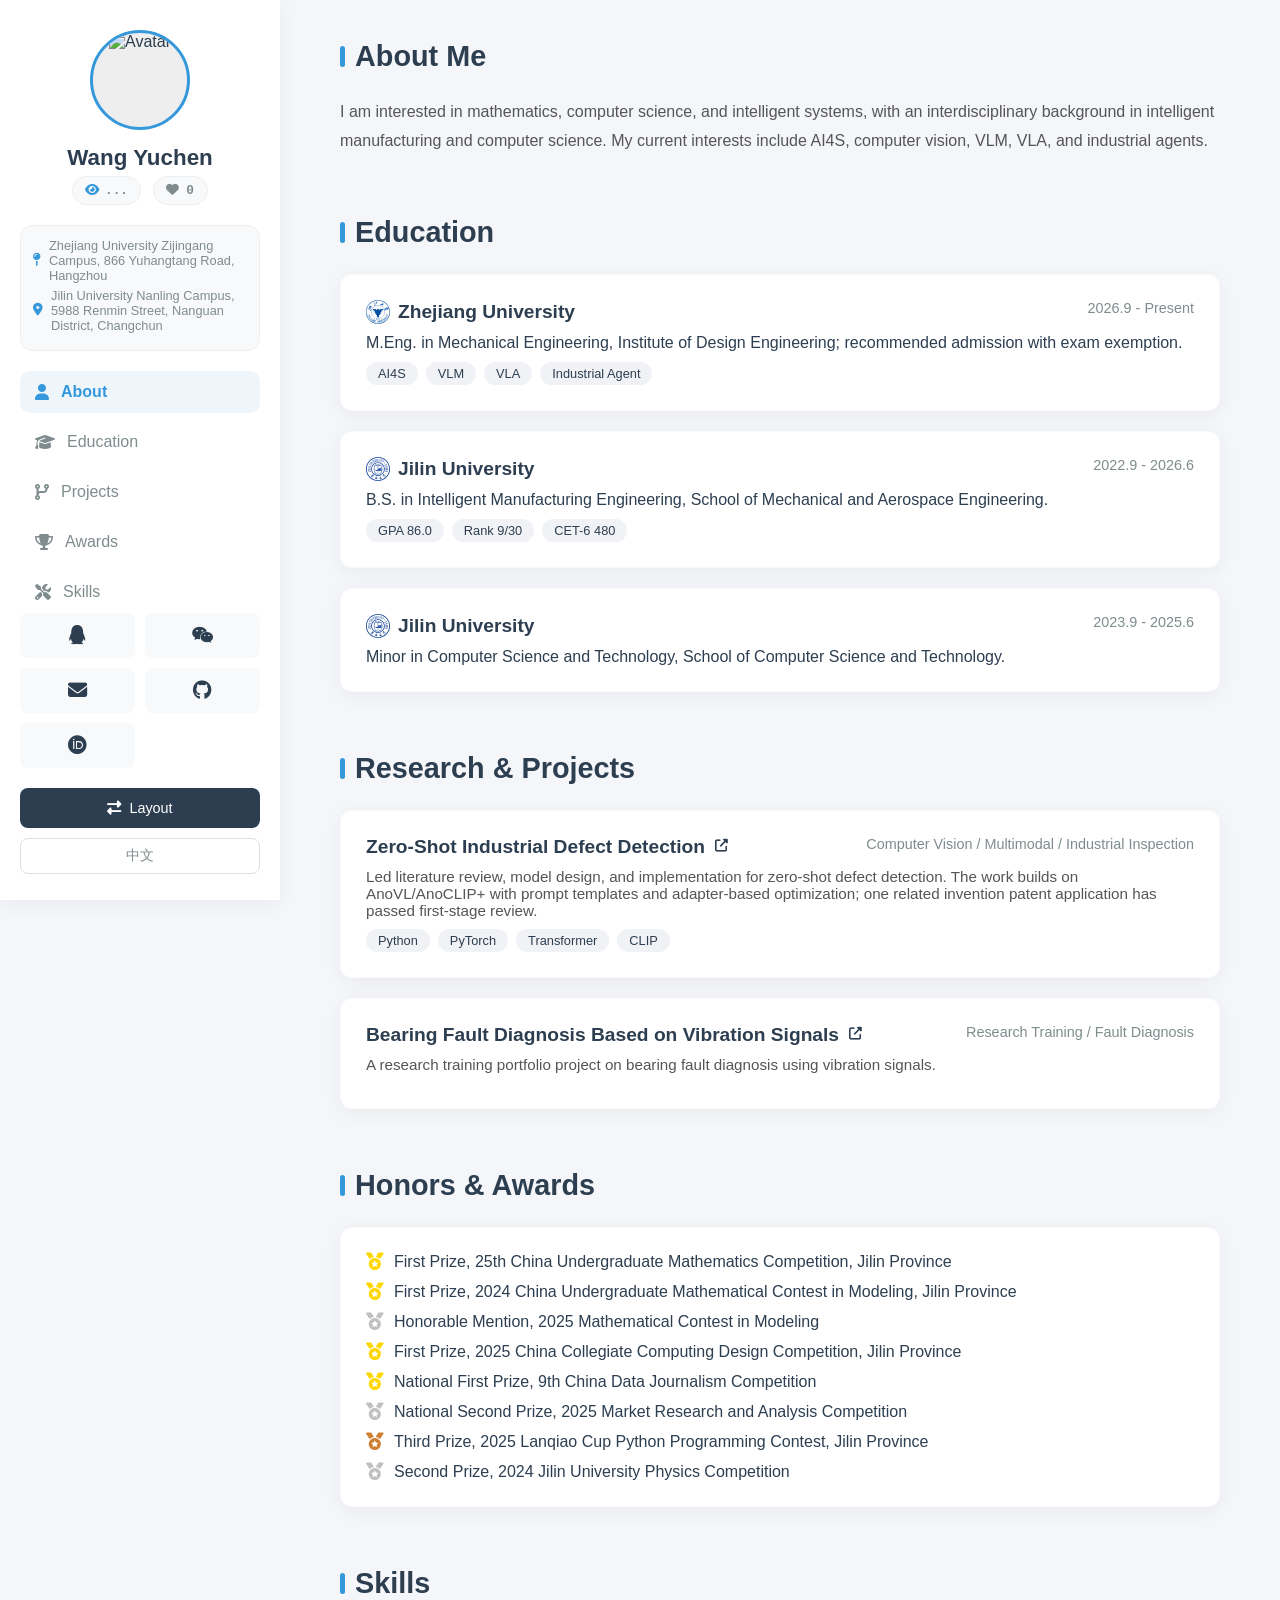
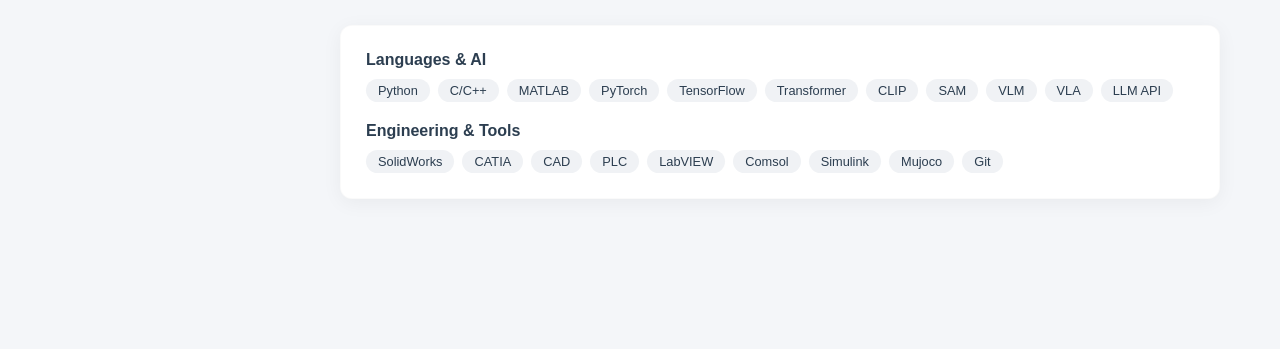
==== Dreamlights001.github.io/index.html @ a4f22632 "Add files via upload" ====
<!DOCTYPE html>
<html lang="en">
<head>
    <meta charset="UTF-8">
    <meta name="viewport" content="width=device-width, initial-scale=1.0, maximum-scale=1.0, user-scalable=no">
    <title>Wang Yuchen | Portfolio</title>
    <link rel="stylesheet" href="https://cdnjs.cloudflare.com/ajax/libs/font-awesome/6.4.0/css/all.min.css">
    <script async src="//busuanzi.ibruce.info/busuanzi/2.3/busuanzi.pure.mini.js"></script>
    <script defer src="https://cdn.jsdelivr.net/npm/counterapi/dist/counter.browser.min.js"></script>
    
    <style>
        :root {
            --bg-color: #f4f6f9;
            --sidebar-bg: #ffffff;
            --text-main: #2c3e50;
            --text-sub: #7f8c8d;
            --accent-color: #3498db;
            --accent-light: #eef6fc;
            --like-color: #e74c3c;
            --shadow: 0 4px 20px rgba(0,0,0,0.05);
            --radius: 12px;
            --sidebar-width: 280px;
            --transition: all 0.4s cubic-bezier(0.25, 0.8, 0.25, 1);
        }

        * { box-sizing: border-box; margin: 0; padding: 0; }
        html { scroll-behavior: smooth; -webkit-tap-highlight-color: transparent; }
        body { 
            font-family: 'Inter', -apple-system, BlinkMacSystemFont, "Segoe UI", Roboto, sans-serif; 
            background: var(--bg-color); color: var(--text-main); 
            overflow-x: hidden; 
            overscroll-behavior-y: contain; /* 防止原生下拉冲突，使用自定义逻辑 */
        }
        a { text-decoration: none; color: inherit; }

        /* ================= 下拉刷新提示器 ================= */
        .ptr-element {
            position: fixed; top: 0; left: 0; width: 100%; height: 0;
            display: flex; align-items: center; justify-content: center;
            background: rgba(255,255,255,0.9); z-index: 9999;
            overflow: hidden; transition: height 0.3s;
            font-size: 0.9rem; color: var(--text-sub); box-shadow: 0 2px 10px rgba(0,0,0,0.05);
        }
        .ptr-icon { margin-right: 8px; transition: transform 0.3s; }
        .ptr-element.loading { height: 60px; }
        .ptr-element.loading .ptr-icon { animation: spin 1s linear infinite; }
        @keyframes spin { 100% { transform: rotate(360deg); } }

        /* ================= 布局容器 ================= */
        .container { display: flex; min-height: 100vh; transition: var(--transition); }
        
        /* ================= 侧边栏 ================= */
        .sidebar {
            width: var(--sidebar-width); background: var(--sidebar-bg); height: 100vh;
            position: fixed; left: 0; top: 0; padding: 30px 20px;
            display: flex; flex-direction: column; justify-content: space-between;
            box-shadow: var(--shadow); z-index: 2000; transition: var(--transition);
            transform: translateX(0); /* PC默认显示 */
            overflow-y: auto; overscroll-behavior-y: contain;
            -webkit-overflow-scrolling: touch;
        }

        /* 手机端遮罩层 */
        .sidebar-overlay {
            display: none; position: fixed; top: 0; left: 0; width: 100%; height: 100%;
            background: rgba(0,0,0,0.4); backdrop-filter: blur(4px);
            z-index: 1500; opacity: 0; transition: opacity 0.3s;
        }
        .sidebar.active ~ .sidebar-overlay { display: block; opacity: 1; }

        .sb-top { text-align: center; flex-shrink: 0; }
        .avatar { width: 100px; height: 100px; border-radius: 50%; background: #eee; margin: 0 auto 15px; overflow: hidden; border: 3px solid var(--accent-color); }
        .avatar img { width: 100%; height: 100%; object-fit: cover; }
        .name { font-size: 1.4rem; font-weight: 700; margin-bottom: 5px; }
        
        /* 统计区域 */
        .stats-container { display: flex; justify-content: center; gap: 12px; margin-bottom: 20px; }
        .stat-box, .like-btn {
            display: flex; align-items: center; gap: 6px; font-size: 0.8rem; color: var(--text-sub);
            background: #f8f9fa; padding: 6px 12px; border-radius: 20px; border: 1px solid #eee;
            transition: all 0.3s;
        }
        .like-btn { cursor: pointer; outline: none; }
        .like-btn:hover { background: #fff; box-shadow: 0 2px 8px rgba(0,0,0,0.1); transform: translateY(-1px); }
        .like-btn:disabled { cursor: wait; opacity: 0.65; transform: none; }
        .like-btn.liked { background: #fff0f0; border-color: #ffdcdc; color: var(--like-color); }
        .like-btn.liked i { animation: heartBeat 0.4s ease-in-out forwards; }
        .stat-num { font-weight: 700; font-family: 'Courier New', monospace; min-width: 10px; }
        @keyframes heartBeat { 0% { transform: scale(1); } 50% { transform: scale(1.3); } 100% { transform: scale(1); } }

        .address-box { font-size: 0.8rem; color: var(--text-sub); margin-bottom: 20px; text-align: left; padding: 12px; background: #f8f9fa; border-radius: var(--radius); border: 1px solid #eee; }
        .address-item { display: flex; align-items: center; gap: 8px; margin-bottom: 5px; }
        .address-link { color: inherit; transition: color 0.2s; }
        .address-link:hover { color: var(--accent-color); text-decoration: underline; }

        .nav-links { display: flex; flex-direction: column; gap: 8px; width: 100%; }
        .nav-item { 
            padding: 12px 15px; border-radius: 10px; cursor: pointer; transition: all 0.2s; 
            font-weight: 500; display: flex; align-items: center; gap: 12px; color: var(--text-sub);
        }
        .nav-item:hover { background: #f8f9fa; color: var(--text-main); transform: translateX(5px); }
        .nav-item.active { background: var(--accent-light); color: var(--accent-color); font-weight: 600; }

        .sb-bottom { margin-top: auto; flex-shrink: 0; }
        .contact-grid { display: grid; grid-template-columns: 1fr 1fr; gap: 10px; margin-bottom: 20px; }
        .contact-btn { 
            height: 45px; display: flex; justify-content: center; align-items: center; 
            background: #f8f9fa; border-radius: 8px; transition: 0.3s; color: var(--text-main); font-size: 1.2rem;
        }
        .contact-btn:hover { background: var(--accent-color); color: #fff; transform: translateY(-2px); box-shadow: 0 4px 10px rgba(52, 152, 219, 0.3); }

        .toggle-btn-rect {
            width: 100%; padding: 12px; background: var(--text-main); color: #fff;
            border: none; border-radius: 8px; cursor: pointer; margin-bottom: 10px;
            font-size: 0.9rem; display: flex; justify-content: center; align-items: center; gap: 8px;
            transition: 0.3s;
        }
        .lang-btn {
            width: 100%; padding: 8px; border: 1px solid #ddd; background: transparent;
            border-radius: 8px; cursor: pointer; font-size: 0.85rem; color: var(--text-sub);
            transition: 0.3s;
        }
        .lang-btn:hover { border-color: var(--accent-color); color: var(--accent-color); }

        /* ================= 主内容 ================= */
        .main-content {
            margin-left: var(--sidebar-width); flex: 1; padding: 40px 60px;
            transition: var(--transition); max-width: 1200px;
        }

        .section { margin-bottom: 60px; scroll-margin-top: 100px; animation: fadeIn 0.6s ease-out; }
        .section-title { font-size: 1.8rem; font-weight: 700; margin-bottom: 25px; position: relative; padding-left: 15px; }
        .section-title::before { content: ''; position: absolute; left: 0; top: 6px; bottom: 6px; width: 5px; background: var(--accent-color); border-radius: 5px; }

        .card { background: #fff; padding: 25px; border-radius: var(--radius); box-shadow: var(--shadow); margin-bottom: 20px; border: 1px solid rgba(0,0,0,0.02); transition: transform 0.3s; }
        .card:hover { transform: translateY(-3px); box-shadow: 0 8px 30px rgba(0,0,0,0.08); }
        .card-header { display: flex; justify-content: space-between; align-items: flex-start; gap: 12px; margin-bottom: 10px; }
        .card-title { font-size: 1.2rem; font-weight: 600; min-width: 0; }
        .school-title { display: inline-flex; align-items: center; gap: 8px; min-width: 0; }
        .school-logo { width: 24px; height: 24px; object-fit: contain; flex: 0 0 auto; }
        .card-meta { font-size: 0.9rem; color: var(--text-sub); text-align: right; flex: 0 0 auto; }
        .tags { display: flex; flex-wrap: wrap; gap: 8px; margin-top: 10px; }
        .tag { padding: 4px 12px; background: #f0f2f5; color: var(--text-main); border-radius: 20px; font-size: 0.8rem; font-weight: 500; }

        /* Top Nav Elements */
        .top-nav-bar { display: none; }
        .main-header-info { display: none; }
        .footer-contacts { display: none; }

        /* ================= Top Nav Mode ================= */
        body.layout-top-nav .sidebar { transform: translateX(-100%); }
        body.layout-top-nav .main-content { margin-left: 0; padding-top: 90px; max-width: 1000px; margin: 0 auto; }
        body.layout-top-nav .top-nav-bar {
            display: flex; justify-content: space-between; align-items: center;
            position: fixed; top: 0; left: 0; right: 0;
            height: 70px; background: rgba(255,255,255,0.90); backdrop-filter: blur(12px);
            box-shadow: var(--shadow); padding: 0 40px; z-index: 1000;
            animation: slideDown 0.4s ease;
        }
        body.layout-top-nav .top-menu { display: flex; gap: 25px; }
        body.layout-top-nav .top-actions { display: flex; gap: 15px; align-items: center; }
        body.layout-top-nav .main-header-info {
            display: flex; flex-wrap: wrap; gap: 20px; margin-bottom: 40px;
            background: #fff; padding: 25px; border-radius: var(--radius); box-shadow: var(--shadow);
            align-items: center; justify-content: space-between;
            animation: fadeIn 0.6s;
        }
        body.layout-top-nav .footer-contacts {
            display: grid; grid-template-columns: repeat(auto-fit, minmax(120px, 1fr)); gap: 20px; margin-top: 60px; padding-top: 30px; border-top: 1px solid #eee;
        }

        .mobile-toggle { display: none; position: fixed; top: 20px; right: 20px; z-index: 2100; background: var(--accent-color); color: #fff; border: none; padding: 10px; border-radius: 8px; cursor: pointer; }

        /* ================= Mobile Media Query ================= */
        @media (max-width: 768px) {
            .sidebar { transform: translateX(-100%); height: 100dvh; }
            .sidebar.active,
            body.layout-top-nav .sidebar.active { transform: translateX(0); }
            .main-content { margin-left: 0; padding: 20px; }
            .mobile-toggle { display: block; }
            .card-header { flex-wrap: wrap; }
            .card-meta { text-align: left; }
            body.layout-top-nav .top-nav-bar { display: none; } 
        }

        @keyframes fadeIn { from { opacity: 0; transform: translateY(20px); } to { opacity: 1; transform: translateY(0); } }
        @keyframes slideDown { from { transform: translateY(-100%); } to { transform: translateY(0); } }

    </style>
</head>
<body>

    <div id="ptr" class="ptr-element">
        <i class="fas fa-sync-alt ptr-icon"></i> 
        <span id="ptr-text">Pull down to refresh</span>
    </div>

    <button class="mobile-toggle" onclick="toggleMobileMenu()"><i class="fas fa-bars"></i></button>

    <nav class="top-nav-bar">
        <div class="name" style="font-size: 1.2rem;">Wang Yuchen</div>
        <div class="top-menu">
            <a href="#about" class="nav-item" data-i18n="nav_about">About</a>
            <a href="#education" class="nav-item" data-i18n="nav_edu">Education</a>
            <a href="#projects" class="nav-item" data-i18n="nav_proj">Projects</a>
            <a href="#awards" class="nav-item" data-i18n="nav_award">Awards</a>
        </div>
        <div class="top-actions">
            <button class="toggle-btn-rect" style="width: auto; margin:0;" onclick="toggleLayout()">
                <i class="fas fa-columns"></i>
            </button>
            <button class="lang-btn" style="width: auto; padding: 8px 15px;" onclick="toggleLang()">中文</button>
        </div>
    </nav>

    <div class="container">
        <aside class="sidebar">
            <div class="sb-top">
                <div class="avatar">
                    <img src="https://ui-avatars.com/api/?name=Wang+Yuchen&background=3498db&color=fff&size=200" alt="Avatar">
                </div>
                <div class="name" data-i18n="name">Wang Yuchen</div>
                
                <div class="stats-container">
                    <div class="stat-box">
                        <i class="fas fa-eye" style="color:var(--accent-color)"></i>
                        <span id="busuanzi_value_site_pv" class="stat-num">...</span>
                    </div>
                    <button class="like-btn" id="like-btn-sidebar" onclick="handleLike()">
                        <i class="fas fa-heart"></i>
                        <span id="like_count_sidebar" class="stat-num">0</span>
                    </button>
                    <span id="busuanzi_value_site_uv" style="display:none;"></span>
                </div>

                <div class="address-box">
                    <div class="address-item"><i class="fas fa-map-pin" style="color:var(--accent-color)"></i> <a class="address-link" href="https://www.google.com/maps/search/?api=1&query=Zhejiang%20University%20Zijingang%20Campus%2C%20866%20Yuhangtang%20Road%2C%20Hangzhou%2C%20China" target="_blank" rel="noopener noreferrer" data-i18n="addr2">Zhejiang University Zijingang Campus, 866 Yuhangtang Road, Hangzhou</a></div>
                    <div class="address-item"><i class="fas fa-map-marker-alt" style="color:var(--accent-color)"></i> <a class="address-link" href="https://www.google.com/maps/search/?api=1&query=Jilin%20University%20Nanling%20Campus%2C%205988%20Renmin%20Street%2C%20Nanguan%20District%2C%20Changchun%2C%20Jilin%2C%20China" target="_blank" rel="noopener noreferrer" data-i18n="addr1">Jilin University Nanling Campus, 5988 Renmin Street, Nanguan District, Changchun</a></div>
                </div>

                <nav class="nav-links">
                    <a href="#about" class="nav-item active" onclick="setActive(this); closeMobileMenu();"><i class="fas fa-user"></i> <span data-i18n="nav_about">About</span></a>
                    <a href="#education" class="nav-item" onclick="setActive(this); closeMobileMenu();"><i class="fas fa-graduation-cap"></i> <span data-i18n="nav_edu">Education</span></a>
                    <a href="#projects" class="nav-item" onclick="setActive(this); closeMobileMenu();"><i class="fas fa-code-branch"></i> <span data-i18n="nav_proj">Projects</span></a>
                    <a href="#awards" class="nav-item" onclick="setActive(this); closeMobileMenu();"><i class="fas fa-trophy"></i> <span data-i18n="nav_award">Awards</span></a>
                    <a href="#skills" class="nav-item" onclick="setActive(this); closeMobileMenu();"><i class="fas fa-tools"></i> <span data-i18n="nav_skill">Skills</span></a>
                </nav>
            </div>

            <div class="sb-bottom">
                <div class="contact-grid">
                    <a href="tencent://message/?uin=3407844687" class="contact-btn"><i class="fab fa-qq"></i></a>
                    <a href="#" class="contact-btn" onclick="showWeChat(event)"><i class="fab fa-weixin"></i></a>
                    <a href="mailto:16627863893@163.com" class="contact-btn"><i class="fas fa-envelope"></i></a>
                    <a href="https://github.com/Dreamlights001/" target="_blank" rel="noopener noreferrer" class="contact-btn"><i class="fab fa-github"></i></a>
                    <a href="https://orcid.org/0009-0001-4442-6068" target="_blank" rel="noopener noreferrer" class="contact-btn" aria-label="ORCID"><i class="fab fa-orcid"></i></a>
                </div>
                <button class="toggle-btn-rect" onclick="toggleLayout()">
                    <i class="fas fa-exchange-alt"></i> <span data-i18n="switch_layout">Layout</span>
                </button>
                <button class="lang-btn" onclick="toggleLang()">中文</button>
            </div>
        </aside>
        <div class="sidebar-overlay" onclick="closeMobileMenu()"></div>

        <main class="main-content">
            <div class="main-header-info">
                <div>
                    <h2 data-i18n="name">Wang Yuchen</h2>
                    <div class="stats-container" style="justify-content: flex-start; margin-top:10px; margin-bottom:0;">
                        <div class="stat-box">
                            <i class="fas fa-eye" style="color:var(--accent-color)"></i>
                            <span id="sync_site_pv" class="stat-num">...</span>
                        </div>
                        <button class="like-btn" id="like-btn-top" onclick="handleLike()">
                            <i class="fas fa-heart"></i>
                            <span id="like_count_top" class="stat-num">0</span>
                        </button>
                    </div>
                </div>
                <div style="text-align: right; font-size: 0.9rem; color: #666;">
                    <div><i class="fas fa-map-pin"></i> <a class="address-link" href="https://www.google.com/maps/search/?api=1&query=Zhejiang%20University%20Zijingang%20Campus%2C%20866%20Yuhangtang%20Road%2C%20Hangzhou%2C%20China" target="_blank" rel="noopener noreferrer" data-i18n="addr2">Zhejiang University Zijingang Campus, 866 Yuhangtang Road, Hangzhou</a></div>
                    <div style="margin-top:5px;"><i class="fas fa-map-marker-alt"></i> <a class="address-link" href="https://www.google.com/maps/search/?api=1&query=Jilin%20University%20Nanling%20Campus%2C%205988%20Renmin%20Street%2C%20Nanguan%20District%2C%20Changchun%2C%20Jilin%2C%20China" target="_blank" rel="noopener noreferrer" data-i18n="addr1">Jilin University Nanling Campus, 5988 Renmin Street, Nanguan District, Changchun</a></div>
                </div>
            </div>

            <section id="about" class="section">
                <h2 class="section-title" data-i18n="about_title">About Me</h2>
                <p style="line-height: 1.8; color: #555;" data-i18n="about_text">
                    I am interested in mathematics, computer science, and intelligent systems, with an interdisciplinary background in intelligent manufacturing and computer science. My current interests include AI4S, computer vision, VLM, VLA, and industrial agents.
                </p>
            </section>

            <section id="education" class="section">
                <h2 class="section-title" data-i18n="edu_title">Education</h2>
                <div class="card">
                    <div class="card-header">
                        <div class="card-title school-title">
                            <img class="school-logo" src="assets/zju-emblem.svg" alt="Zhejiang University logo" loading="lazy">
                            <span data-i18n="zju_name">Zhejiang University</span>
                        </div>
                        <div class="card-meta">2026.9 - <span data-i18n="present">Present</span></div>
                    </div>
                    <p data-i18n="zju_degree">M.Eng. in Mechanical Engineering, Institute of Design Engineering; recommended admission with exam exemption.</p>
                    <div class="tags" style="margin-top:10px;">
                        <span class="tag">AI4S</span>
                        <span class="tag">VLM</span>
                        <span class="tag">VLA</span>
                        <span class="tag">Industrial Agent</span>
                    </div>
                </div>
                <div class="card">
                    <div class="card-header">
                        <div class="card-title school-title">
                            <img class="school-logo" src="assets/jlu-emblem.svg" alt="Jilin University logo" loading="lazy">
                            <span data-i18n="uni_name">Jilin University</span>
                        </div>
                        <div class="card-meta">2022.9 - 2026.6</div>
                    </div>
                    <p data-i18n="major_1">B.S. in Intelligent Manufacturing Engineering, School of Mechanical and Aerospace Engineering.</p>
                    <div class="tags" style="margin-top:10px;">
                        <span class="tag">GPA 86.0</span>
                        <span class="tag">Rank 9/30</span>
                        <span class="tag">CET-6 480</span>
                    </div>
                </div>
                <div class="card">
                    <div class="card-header">
                        <div class="card-title school-title">
                            <img class="school-logo" src="assets/jlu-emblem.svg" alt="Jilin University logo" loading="lazy">
                            <span data-i18n="uni_name">Jilin University</span>
                        </div>
                        <div class="card-meta">2023.9 - 2025.6</div>
                    </div>
                    <p data-i18n="major_2">Minor in Computer Science and Technology, School of Computer Science and Technology.</p>
                </div>
            </section>

            <section id="projects" class="section">
                <h2 class="section-title" data-i18n="proj_title">Research & Projects</h2>
                <div class="card">
                    <div class="card-header">
                        <div class="card-title">
                            <a href="https://github.com/Dreamlights001/myZSAD" target="_blank" rel="noopener noreferrer" style="display:flex; align-items:center; gap:10px;">
                                <span data-i18n="proj_1_name">Zero-Shot Industrial Defect Detection</span> <i class="fas fa-external-link-alt" style="font-size:0.8rem;"></i>
                            </a>
                        </div>
                        <div class="card-meta">Computer Vision / Multimodal / Industrial Inspection</div>
                    </div>
                    <p style="margin-bottom:10px; font-size:0.95rem; color:#555;" data-i18n="proj_1_desc">
                        Led literature review, model design, and implementation for zero-shot defect detection. The work builds on AnoVL/AnoCLIP+ with prompt templates and adapter-based optimization; one related invention patent application has passed first-stage review.
                    </p>
                    <div class="tags">
                        <span class="tag">Python</span>
                        <span class="tag">PyTorch</span>
                        <span class="tag">Transformer</span>
                        <span class="tag">CLIP</span>
                    </div>
                </div>
                <div class="card">
                    <div class="card-header">
                        <div class="card-title">
                            <a href="https://github.com/Dreamlights001/Bearing-CLIP" target="_blank" rel="noopener noreferrer" style="display:flex; align-items:center; gap:10px;">
                                <span data-i18n="proj_2_name">Bearing Fault Diagnosis Based on Vibration Signals</span> <i class="fas fa-external-link-alt" style="font-size:0.8rem;"></i>
                            </a>
                        </div>
                        <div class="card-meta">Research Training / Fault Diagnosis</div>
                    </div>
                    <p style="margin-bottom:10px; font-size:0.95rem; color:#555;" data-i18n="proj_2_desc">
                        A research training portfolio project on bearing fault diagnosis using vibration signals.
                    </p>
                </div>
            </section>

            <section id="awards" class="section">
                <h2 class="section-title" data-i18n="award_title">Honors & Awards</h2>
                <div class="card">
                    <ul style="list-style: none; padding: 0;">
                        <li style="margin-bottom: 12px; display:flex; align-items:center; gap:10px;">
                            <i class="fas fa-medal" style="color: gold; font-size:1.1rem;"></i> <span data-i18n="award_1">First Prize, 25th China Undergraduate Mathematics Competition, Jilin Province</span>
                        </li>
                        <li style="margin-bottom: 12px; display:flex; align-items:center; gap:10px;">
                            <i class="fas fa-medal" style="color: gold; font-size:1.1rem;"></i> <span data-i18n="award_2">First Prize, 2024 China Undergraduate Mathematical Contest in Modeling, Jilin Province</span>
                        </li>
                        <li style="margin-bottom: 12px; display:flex; align-items:center; gap:10px;">
                            <i class="fas fa-medal" style="color: silver; font-size:1.1rem;"></i> <span data-i18n="award_3">Honorable Mention, 2025 Mathematical Contest in Modeling</span>
                        </li>
                        <li style="margin-bottom: 12px; display:flex; align-items:center; gap:10px;">
                            <i class="fas fa-medal" style="color: gold; font-size:1.1rem;"></i> <span data-i18n="award_4">First Prize, 2025 China Collegiate Computing Design Competition, Jilin Province</span>
                        </li>
                        <li style="margin-bottom: 12px; display:flex; align-items:center; gap:10px;">
                            <i class="fas fa-medal" style="color: gold; font-size:1.1rem;"></i> <span data-i18n="award_5">National First Prize, 9th China Data Journalism Competition</span>
                        </li>
                        <li style="margin-bottom: 12px; display:flex; align-items:center; gap:10px;">
                            <i class="fas fa-medal" style="color: silver; font-size:1.1rem;"></i> <span data-i18n="award_6">National Second Prize, 2025 Market Research and Analysis Competition</span>
                        </li>
                        <li style="margin-bottom: 12px; display:flex; align-items:center; gap:10px;">
                            <i class="fas fa-medal" style="color: #cd7f32; font-size:1.1rem;"></i> <span data-i18n="award_7">Third Prize, 2025 Lanqiao Cup Python Programming Contest, Jilin Province</span>
                        </li>
                        <li style="display:flex; align-items:center; gap:10px;">
                            <i class="fas fa-medal" style="color: silver; font-size:1.1rem;"></i> <span data-i18n="award_8">Second Prize, 2024 Jilin University Physics Competition</span>
                        </li>
                    </ul>
                </div>
            </section>

            <section id="skills" class="section">
                <h2 class="section-title" data-i18n="skill_title">Skills</h2>
                <div class="card">
                    <h4 style="margin-bottom:10px;" data-i18n="skill_group_1">Languages & AI</h4>
                    <div class="tags">
                        <span class="tag">Python</span>
                        <span class="tag">C/C++</span>
                        <span class="tag">MATLAB</span>
                        <span class="tag">PyTorch</span>
                        <span class="tag">TensorFlow</span>
                        <span class="tag">Transformer</span>
                        <span class="tag">CLIP</span>
                        <span class="tag">SAM</span>
                        <span class="tag">VLM</span>
                        <span class="tag">VLA</span>
                        <span class="tag">LLM API</span>
                    </div>
                    <h4 style="margin-top:20px; margin-bottom:10px;" data-i18n="skill_group_2">Engineering & Tools</h4>
                    <div class="tags">
                        <span class="tag">SolidWorks</span>
                        <span class="tag">CATIA</span>
                        <span class="tag">CAD</span>
                        <span class="tag">PLC</span>
                        <span class="tag">LabVIEW</span>
                        <span class="tag">Comsol</span>
                        <span class="tag">Simulink</span>
                        <span class="tag">Mujoco</span>
                        <span class="tag">Git</span>
                    </div>
                </div>
            </section>

            <div class="footer-contacts">
                <a href="tencent://message/?uin=3407844687" class="contact-btn"><i class="fab fa-qq"></i> <span style="margin-left:8px;">QQ</span></a>
                <a href="#" onclick="showWeChat(event)" class="contact-btn"><i class="fab fa-weixin"></i> <span style="margin-left:8px;">WeChat</span></a>
                <a href="mailto:16627863893@163.com" class="contact-btn"><i class="fas fa-envelope"></i> <span style="margin-left:8px;">Email</span></a>
                <a href="https://github.com/Dreamlights001/" target="_blank" rel="noopener noreferrer" class="contact-btn"><i class="fab fa-github"></i> <span style="margin-left:8px;">GitHub</span></a>
                <a href="https://orcid.org/0009-0001-4442-6068" target="_blank" rel="noopener noreferrer" class="contact-btn"><i class="fab fa-orcid"></i> <span style="margin-left:8px;">ORCID</span></a>
            </div>
            <div style="height: 50px;"></div>
        </main>
    </div>

    <script>
        const i18n = {
            zh: {
                name: "王宇琛", addr1: "长春市南关区人民大街5988号吉林大学南岭校区", addr2: "杭州市余杭塘路866号浙江大学紫金港校区",
                nav_about: "个人简介", nav_edu: "教育背景", nav_proj: "科研项目", nav_award: "荣誉奖项", nav_skill: "技术栈",
                switch_layout: "切换布局", about_title: "个人评价",
                about_text: "对数学、计算机科学及智能领域感兴趣，具备智能制造工程与计算机科学交叉背景。当前关注 AI4S、计算机视觉、VLM、VLA 与工业 Agent。",
                edu_title: "教育经历", zju_name: "浙江大学", zju_degree: "机械工程硕士，设计工程所；推免攻读硕士。", uni_name: "吉林大学", present: "至今",
                major_1: "智能制造工程（本科主修）| 机械与航空航天工程学院", major_2: "计算机科学与技术（本科辅修）| 计算机科学与技术学院",
                proj_title: "科研与项目",
                proj_1_name: "基于零样本的工业瑕疵检测", proj_1_desc: "负责文献检索、模型设计与代码实现，围绕小样本、多品类瑕疵检测开展零样本学习与多模态融合研究；基于 AnoVL/AnoCLIP+ 进行提示词模板与适配器优化，相关发明专利在投并已通过第一阶段审查。",
                proj_2_name: "一种基于振动信号的轴承故障诊断模型", proj_2_desc: "科研训练作品，围绕振动信号开展轴承故障诊断模型实践。",
                award_title: "获奖荣誉", award_1: "第25届中国大学生数学竞赛吉林省一等奖", award_2: "2024届中国大学生数学建模竞赛吉林省一等奖",
                award_3: "2025美国大学生数学建模竞赛H奖", award_4: "2025高校计算机设计大赛吉林省一等奖", award_5: "第九届中国数据新闻大赛全国一等奖",
                award_6: "2025全国大学生市场调查与分析大赛全国二等奖", award_7: "2025蓝桥杯Python程序设计软件赛吉林省三等奖", award_8: "2024吉林大学大学生物理竞赛校二等奖",
                skill_title: "技术栈", skill_group_1: "编程与 AI", skill_group_2: "工程与工具"
            },
            en: {
                name: "Wang Yuchen", addr1: "Jilin University Nanling Campus, 5988 Renmin Street, Nanguan District, Changchun", addr2: "Zhejiang University Zijingang Campus, 866 Yuhangtang Road, Hangzhou",
                nav_about: "About", nav_edu: "Education", nav_proj: "Projects", nav_award: "Awards", nav_skill: "Skills",
                switch_layout: "Layout", about_title: "About Me",
                about_text: "I am interested in mathematics, computer science, and intelligent systems, with an interdisciplinary background in intelligent manufacturing and computer science. My current interests include AI4S, computer vision, VLM, VLA, and industrial agents.",
                edu_title: "Education", zju_name: "Zhejiang University", zju_degree: "M.Eng. in Mechanical Engineering, Institute of Design Engineering; recommended admission with exam exemption.", uni_name: "Jilin University", present: "Present",
                major_1: "B.S. in Intelligent Manufacturing Engineering, School of Mechanical and Aerospace Engineering.", major_2: "Minor in Computer Science and Technology, School of Computer Science and Technology.",
                proj_title: "Research & Projects", proj_1_name: "Zero-Shot Industrial Defect Detection", proj_1_desc: "Led literature review, model design, and implementation for zero-shot defect detection. The work builds on AnoVL/AnoCLIP+ with prompt templates and adapter-based optimization; one related invention patent application has passed first-stage review.",
                proj_2_name: "Bearing Fault Diagnosis Based on Vibration Signals", proj_2_desc: "A research training portfolio project on bearing fault diagnosis using vibration signals.",
                award_title: "Honors & Awards", award_1: "First Prize, 25th China Undergraduate Mathematics Competition, Jilin Province", award_2: "First Prize, 2024 China Undergraduate Mathematical Contest in Modeling, Jilin Province",
                award_3: "Honorable Mention, 2025 Mathematical Contest in Modeling", award_4: "First Prize, 2025 China Collegiate Computing Design Competition, Jilin Province", award_5: "National First Prize, 9th China Data Journalism Competition",
                award_6: "National Second Prize, 2025 Market Research and Analysis Competition", award_7: "Third Prize, 2025 Lanqiao Cup Python Programming Contest, Jilin Province", award_8: "Second Prize, 2024 Jilin University Physics Competition",
                skill_title: "Skills", skill_group_1: "Languages & AI", skill_group_2: "Engineering & Tools"
            }
        };

        let currentLang = 'en';

        function setActive(element) {
            document.querySelectorAll('.nav-item').forEach(el => el.classList.remove('active'));
            element.classList.add('active');
        }

        function toggleLayout() {
            document.body.classList.toggle('layout-top-nav');
            syncBusuanziData();
        }

        function toggleLang() {
            currentLang = currentLang === 'zh' ? 'en' : 'zh';
            updateContent();
        }

        function showWeChat(event) {
            event.preventDefault();
            alert('WeChat ID: DreamLights001');
        }

        function updateContent() {
            document.querySelectorAll('[data-i18n]').forEach(el => {
                const key = el.getAttribute('data-i18n');
                if (i18n[currentLang][key]) el.innerText = i18n[currentLang][key];
            });
            document.documentElement.lang = currentLang === 'zh' ? 'zh-CN' : 'en';
            document.querySelectorAll('.lang-btn').forEach(btn => {
                btn.innerText = currentLang === 'zh' ? 'EN' : '中文';
            });
        }

        function toggleMobileMenu() {
            document.querySelector('.sidebar').classList.toggle('active');
        }

        function closeMobileMenu() {
            document.querySelector('.sidebar').classList.remove('active');
        }

        // ================= 侧边栏手势关闭逻辑 (Swipe Left) =================
        const sidebar = document.querySelector('.sidebar');
        let touchStartX = 0;
        let touchStartY = 0;
        let touchEndX = 0;
        let touchEndY = 0;

        sidebar.addEventListener('touchstart', e => {
            touchStartX = e.changedTouches[0].screenX;
            touchStartY = e.changedTouches[0].screenY;
        }, {passive: true});

        sidebar.addEventListener('touchend', e => {
            touchEndX = e.changedTouches[0].screenX;
            touchEndY = e.changedTouches[0].screenY;
            handleSwipe();
        }, {passive: true});

        function handleSwipe() {
            const horizontalDistance = touchStartX - touchEndX;
            const verticalDistance = Math.abs(touchStartY - touchEndY);

            // 仅在明确的向左滑动时关闭，避免与纵向滚动冲突。
            if (horizontalDistance > 50 && horizontalDistance > verticalDistance && sidebar.classList.contains('active')) {
                closeMobileMenu();
            }
        }

        // ================= 下拉刷新逻辑 (Pull to Refresh) =================
        let pStart = {x: 0, y:0};
        let pCurrent = {x: 0, y:0};
        let isLoading = false;
        let isPullGesture = false;
        const ptrElement = document.getElementById('ptr');
        const ptrText = document.getElementById('ptr-text');
        const ptrIcon = document.querySelector('.ptr-icon');

        function resetPullGesture() {
            isPullGesture = false;
            pStart = {x: 0, y:0};
            pCurrent = {x: 0, y:0};
            ptrElement.style.height = '0px';
            ptrElement.style.opacity = '0';
            ptrIcon.style.transform = '';
        }
        
        // 只有当页面在顶部时才监听
        document.addEventListener('touchstart', e => {
            isPullGesture = window.scrollY === 0 && !isLoading && !sidebar.classList.contains('active') && !sidebar.contains(e.target);
            if (!isPullGesture) return;

            pStart.x = e.touches[0].screenX;
            pStart.y = e.touches[0].screenY;
            pCurrent = {...pStart};
        }, {passive: false});

        document.addEventListener('touchmove', e => {
            if (isPullGesture && !isLoading) {
                pCurrent.x = e.touches[0].screenX;
                pCurrent.y = e.touches[0].screenY;
                
                const diffY = pCurrent.y - pStart.y;
                const diffX = Math.abs(pCurrent.x - pStart.x);
                
                // 仅处理纵向下拉，避免水平手势误触发。
                if (diffY > 0 && diffY > diffX) {
                    // 阻止默认下拉行为（仅在下拉时）
                    // e.preventDefault(); // 视情况开启，部分浏览器开启会影响滚动
                    
                    // 增加阻尼效果
                    const translateY = Math.min(diffY / 2.5, 80); 
                    
                    ptrElement.style.height = translateY + 'px';
                    ptrElement.style.opacity = Math.min(translateY / 40, 1);
                    ptrIcon.style.transform = `rotate(${translateY * 3}deg)`;
                    
                    if (translateY > 60) {
                        ptrText.innerText = "Release to Refresh";
                    } else {
                        ptrText.innerText = "Pull down to refresh";
                    }
                }
            }
        }, {passive: false});

        document.addEventListener('touchend', e => {
            if (isPullGesture && !isLoading) {
                const diffY = pCurrent.y - pStart.y;
                isPullGesture = false;
                // 触发刷新阈值
                if (diffY > 150) { // 实际拉动距离
                    isLoading = true;
                    ptrElement.style.height = '60px';
                    ptrElement.classList.add('loading');
                    ptrText.innerText = "Loading...";
                    
                    // 模拟网络请求然后刷新
                    setTimeout(() => {
                        location.reload();
                    }, 800);
                } else {
                    // 回弹
                    resetPullGesture();
                }
            }
        }, {passive: true});

        document.addEventListener('touchcancel', resetPullGesture, {passive: true});


        // ================= 数据同步与点赞 =================
        function syncBusuanziData() {
            const sourcePV = document.getElementById('busuanzi_value_site_pv');
            const targetPV = document.getElementById('sync_site_pv');

            if(sourcePV && targetPV) targetPV.innerText = sourcePV.innerText;
        }

        const observer = new MutationObserver(syncBusuanziData);
        const config = { childList: true, subtree: true, characterData: true };
        const observeTargets = [
            document.getElementById('busuanzi_value_site_pv')
        ];
        
        observeTargets.forEach(target => {
            if(target) observer.observe(target, config);
        });

        const LIKE_WORKSPACE = 'dreamlights001-github-io';
        const LIKE_COUNTER_NAME = 'resume-likes';
        const LIKE_CACHE_KEY = 'resume_like_count';
        const LIKE_FLAG_KEY = 'resume_has_liked';
        let likeCounter = null;
        let hasLiked = false;
        let likeRequestPending = false;

        function getLikeCounter() {
            if (likeCounter) return likeCounter;
            if (!window.Counter) return null;
            likeCounter = new window.Counter({ workspace: LIKE_WORKSPACE });
            return likeCounter;
        }

        function getCachedLikeCount() {
            const parsed = parseInt(localStorage.getItem(LIKE_CACHE_KEY), 10);
            return Number.isFinite(parsed) && parsed >= 0 ? parsed : 0;
        }

        function cacheLikeCount(count) {
            localStorage.setItem(LIKE_CACHE_KEY, String(count));
        }

        function syncLikeCount(count = getCachedLikeCount()) {
            ['like_count_sidebar', 'like_count_top'].forEach(id => {
                const span = document.getElementById(id);
                if (span) span.innerText = String(count);
            });
        }

        function setLikeButtonsDisabled(isDisabled) {
            [document.getElementById('like-btn-sidebar'), document.getElementById('like-btn-top')].forEach(btn => {
                if (btn) btn.disabled = isDisabled;
            });
        }

        function setLikedState(isLiked) {
            [document.getElementById('like-btn-sidebar'), document.getElementById('like-btn-top')].forEach(btn => {
                if (!btn) return;
                btn.classList.toggle('liked', isLiked);
                btn.querySelector('i').className = "fas fa-heart";
            });
        }

        function initLikes() {
            hasLiked = localStorage.getItem(LIKE_FLAG_KEY) === 'true';
            syncLikeCount(getCachedLikeCount());
            setLikedState(hasLiked);

            const counter = getLikeCounter();
            if (!counter) return;

            counter.get(LIKE_COUNTER_NAME)
                .then(result => {
                    const count = Number(result.value);
                    if (!Number.isFinite(count) || count < 0) return;
                    cacheLikeCount(count);
                    syncLikeCount(count);
                })
                .catch(error => {
                    console.error('Error loading like count:', error);
                });
        }

        function handleLike() {
            if (hasLiked) {
                alert(currentLang === 'zh' ? "您已经点过赞了，谢谢！" : "You already liked this page, thanks!");
                return;
            }

            if (likeRequestPending) return;

            const counter = getLikeCounter();
            if (!counter) {
                alert(currentLang === 'zh' ? "点赞服务暂时不可用，请稍后再试。" : "Like service is temporarily unavailable. Please try again later.");
                return;
            }

            likeRequestPending = true;
            setLikeButtonsDisabled(true);

            counter.up(LIKE_COUNTER_NAME)
                .then(result => {
                    const count = Number(result.value);
                    if (!Number.isFinite(count) || count < 0) {
                        throw new Error('Invalid like count response');
                    }

                    hasLiked = true;
                    localStorage.setItem(LIKE_FLAG_KEY, 'true');
                    cacheLikeCount(count);
                    syncLikeCount(count);
                    setLikedState(true);
                })
                .catch(error => {
                    console.error('Error updating like count:', error);
                    alert(currentLang === 'zh' ? "点赞失败，请稍后再试。" : "Failed to like. Please try again later.");
                })
                .finally(() => {
                    likeRequestPending = false;
                    setLikeButtonsDisabled(false);
                });
        }

        window.onload = () => {
            updateContent();
            initLikes();
            setTimeout(syncBusuanziData, 1000);
        };
    </script>
</body>
</html>
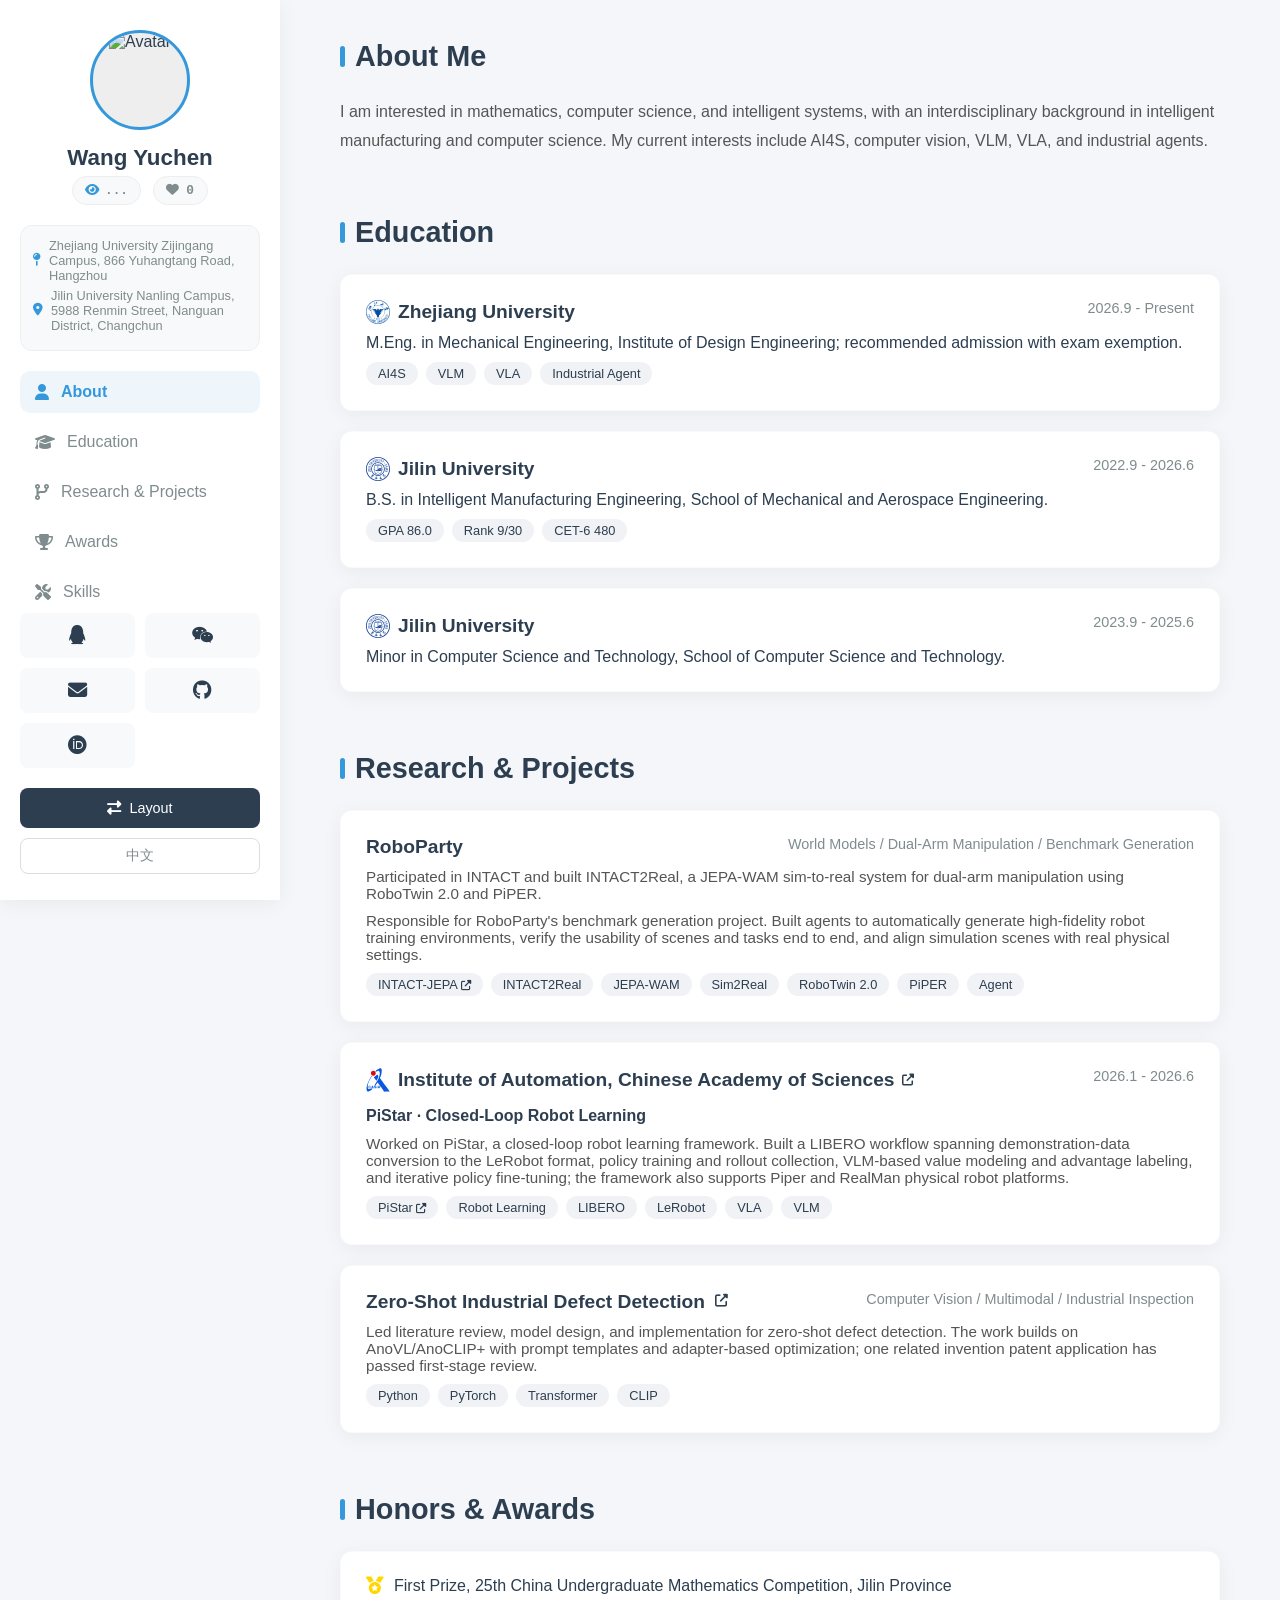
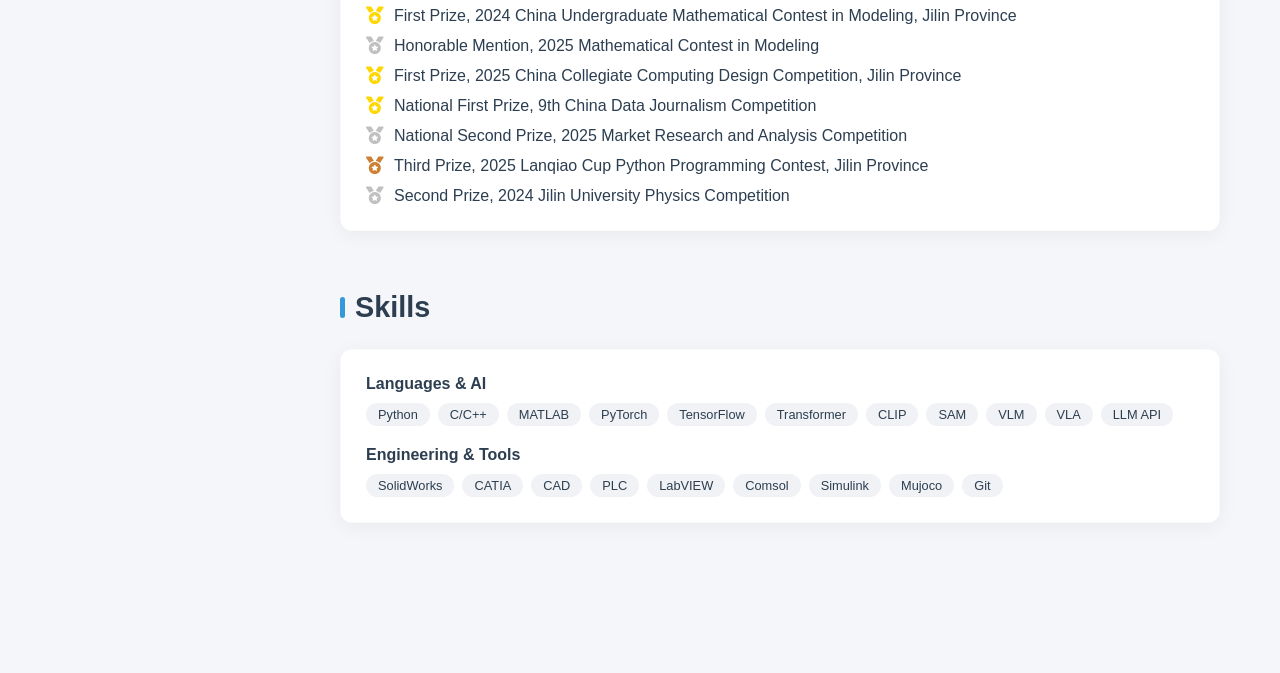
==== commit 7b8631b3: "Update research projects with RoboParty and PiStar work" ====
--- a/Dreamlights001.github.io/index.html
+++ b/Dreamlights001.github.io/index.html
@@ -202,7 +202,7 @@
         <div class="top-menu">
             <a href="#about" class="nav-item" data-i18n="nav_about">About</a>
             <a href="#education" class="nav-item" data-i18n="nav_edu">Education</a>
-            <a href="#projects" class="nav-item" data-i18n="nav_proj">Projects</a>
+            <a href="#projects" class="nav-item" data-i18n="nav_proj">Research & Projects</a>
             <a href="#awards" class="nav-item" data-i18n="nav_award">Awards</a>
         </div>
         <div class="top-actions">
@@ -241,7 +241,7 @@
                 <nav class="nav-links">
                     <a href="#about" class="nav-item active" onclick="setActive(this); closeMobileMenu();"><i class="fas fa-user"></i> <span data-i18n="nav_about">About</span></a>
                     <a href="#education" class="nav-item" onclick="setActive(this); closeMobileMenu();"><i class="fas fa-graduation-cap"></i> <span data-i18n="nav_edu">Education</span></a>
-                    <a href="#projects" class="nav-item" onclick="setActive(this); closeMobileMenu();"><i class="fas fa-code-branch"></i> <span data-i18n="nav_proj">Projects</span></a>
+                    <a href="#projects" class="nav-item" onclick="setActive(this); closeMobileMenu();"><i class="fas fa-code-branch"></i> <span data-i18n="nav_proj">Research & Projects</span></a>
                     <a href="#awards" class="nav-item" onclick="setActive(this); closeMobileMenu();"><i class="fas fa-trophy"></i> <span data-i18n="nav_award">Awards</span></a>
                     <a href="#skills" class="nav-item" onclick="setActive(this); closeMobileMenu();"><i class="fas fa-tools"></i> <span data-i18n="nav_skill">Skills</span></a>
                 </nav>
@@ -338,6 +338,45 @@
 
             <section id="projects" class="section">
                 <h2 class="section-title" data-i18n="proj_title">Research & Projects</h2>
+                <div class="card" id="roboparty-project">
+                    <div class="card-header">
+                        <div class="card-title" data-i18n="roboparty_name">RoboParty</div>
+                        <div class="card-meta" data-i18n="roboparty_focus">World Models / Dual-Arm Manipulation / Benchmark Generation</div>
+                    </div>
+                    <p style="margin-bottom:10px; font-size:0.95rem; color:#555;" data-i18n="roboparty_intact">Participated in INTACT and built INTACT2Real, a JEPA-WAM sim-to-real system for dual-arm manipulation using RoboTwin 2.0 and PiPER.</p>
+                    <p style="margin-bottom:10px; font-size:0.95rem; color:#555;" data-i18n="roboparty_generation">Responsible for RoboParty's benchmark generation project. Built agents to automatically generate high-fidelity robot training environments, verify the usability of scenes and tasks end to end, and align simulation scenes with real physical settings.</p>
+                    <div class="tags">
+                        <a class="tag" href="https://github.com/zju3dv/INTACT-JEPA" target="_blank" rel="noopener noreferrer">INTACT-JEPA <i class="fas fa-external-link-alt" style="font-size:0.65rem;"></i></a>
+                        <span class="tag">INTACT2Real</span>
+                        <span class="tag">JEPA-WAM</span>
+                        <span class="tag">Sim2Real</span>
+                        <span class="tag">RoboTwin 2.0</span>
+                        <span class="tag">PiPER</span>
+                        <span class="tag">Agent</span>
+                    </div>
+                </div>
+                <div class="card" id="casia-project">
+                    <div class="card-header">
+                        <div class="card-title">
+                            <a class="school-title" href="https://ia.cas.cn/" target="_blank" rel="noopener noreferrer">
+                                <img class="school-logo" src="../assets/casia-emblem.svg" alt="CASIA logo" loading="lazy">
+                                <span data-i18n="casia_name">Institute of Automation, Chinese Academy of Sciences</span>
+                                <i class="fas fa-external-link-alt" style="font-size:0.75rem;"></i>
+                            </a>
+                        </div>
+                        <div class="card-meta">2026.1 - 2026.6</div>
+                    </div>
+                    <p style="font-weight:600; margin-bottom:10px;" data-i18n="casia_role">PiStar · Closed-Loop Robot Learning</p>
+                    <p style="font-size:0.95rem; color:#555;" data-i18n="casia_desc">Worked on PiStar, a closed-loop robot learning framework. Built a LIBERO workflow spanning demonstration-data conversion to the LeRobot format, policy training and rollout collection, VLM-based value modeling and advantage labeling, and iterative policy fine-tuning; the framework also supports Piper and RealMan physical robot platforms.</p>
+                    <div class="tags">
+                        <a class="tag" href="https://github.com/ybpy/pistar" target="_blank" rel="noopener noreferrer">PiStar <i class="fas fa-external-link-alt" style="font-size:0.65rem;"></i></a>
+                        <span class="tag">Robot Learning</span>
+                        <span class="tag">LIBERO</span>
+                        <span class="tag">LeRobot</span>
+                        <span class="tag">VLA</span>
+                        <span class="tag">VLM</span>
+                    </div>
+                </div>
                 <div class="card">
                     <div class="card-header">
                         <div class="card-title">
@@ -357,19 +396,7 @@
                         <span class="tag">CLIP</span>
                     </div>
                 </div>
-                <div class="card">
-                    <div class="card-header">
-                        <div class="card-title">
-                            <a href="https://github.com/Dreamlights001/Bearing-CLIP" target="_blank" rel="noopener noreferrer" style="display:flex; align-items:center; gap:10px;">
-                                <span data-i18n="proj_2_name">Bearing Fault Diagnosis Based on Vibration Signals</span> <i class="fas fa-external-link-alt" style="font-size:0.8rem;"></i>
-                            </a>
-                        </div>
-                        <div class="card-meta">Research Training / Fault Diagnosis</div>
-                    </div>
-                    <p style="margin-bottom:10px; font-size:0.95rem; color:#555;" data-i18n="proj_2_desc">
-                        A research training portfolio project on bearing fault diagnosis using vibration signals.
-                    </p>
-                </div>
+
             </section>
 
             <section id="awards" class="section">
@@ -450,29 +477,29 @@
     <script>
         const i18n = {
             zh: {
+                roboparty_name: "RoboParty", roboparty_focus: "世界模型 / 双臂操作 / Benchmark 生成", roboparty_intact: "参与 INTACT 项目，构建 INTACT2Real：基于 JEPA-WAM 的双臂操作 Sim2Real 系统，使用 RoboTwin 2.0 与 PiPER 平台。", roboparty_generation: "负责 RoboParty 自研 Benchmark 生成项目，构建自动生成高保真机器人训练环境的 Agent，实现从场景与任务自动生成到可用性验证的端到端流程，并对齐高保真仿真场景与真实物理场景。", casia_role: "PiStar · 闭环机器人学习", casia_desc: "围绕闭环机器人学习框架 PiStar，在 LIBERO 仿真环境中完成示范数据的 LeRobot 格式转换、策略训练与 rollout 数据采集、基于 VLM 的价值建模与优势标注，以及策略迭代微调；框架同时支持 Piper 与 RealMan 等真实机器人平台。", casia_name: "中国科学院自动化研究所",
                 name: "王宇琛", addr1: "长春市南关区人民大街5988号吉林大学南岭校区", addr2: "杭州市余杭塘路866号浙江大学紫金港校区",
-                nav_about: "个人简介", nav_edu: "教育背景", nav_proj: "科研项目", nav_award: "荣誉奖项", nav_skill: "技术栈",
+                nav_about: "个人简介", nav_edu: "教育背景", nav_proj: "研究与项目", nav_award: "荣誉奖项", nav_skill: "技术栈",
                 switch_layout: "切换布局", about_title: "个人评价",
                 about_text: "对数学、计算机科学及智能领域感兴趣，具备智能制造工程与计算机科学交叉背景。当前关注 AI4S、计算机视觉、VLM、VLA 与工业 Agent。",
                 edu_title: "教育经历", zju_name: "浙江大学", zju_degree: "机械工程硕士，设计工程所；推免攻读硕士。", uni_name: "吉林大学", present: "至今",
                 major_1: "智能制造工程（本科主修）| 机械与航空航天工程学院", major_2: "计算机科学与技术（本科辅修）| 计算机科学与技术学院",
-                proj_title: "科研与项目",
+                proj_title: "研究与项目",
                 proj_1_name: "基于零样本的工业瑕疵检测", proj_1_desc: "负责文献检索、模型设计与代码实现，围绕小样本、多品类瑕疵检测开展零样本学习与多模态融合研究；基于 AnoVL/AnoCLIP+ 进行提示词模板与适配器优化，相关发明专利在投并已通过第一阶段审查。",
-                proj_2_name: "一种基于振动信号的轴承故障诊断模型", proj_2_desc: "科研训练作品，围绕振动信号开展轴承故障诊断模型实践。",
                 award_title: "获奖荣誉", award_1: "第25届中国大学生数学竞赛吉林省一等奖", award_2: "2024届中国大学生数学建模竞赛吉林省一等奖",
                 award_3: "2025美国大学生数学建模竞赛H奖", award_4: "2025高校计算机设计大赛吉林省一等奖", award_5: "第九届中国数据新闻大赛全国一等奖",
                 award_6: "2025全国大学生市场调查与分析大赛全国二等奖", award_7: "2025蓝桥杯Python程序设计软件赛吉林省三等奖", award_8: "2024吉林大学大学生物理竞赛校二等奖",
                 skill_title: "技术栈", skill_group_1: "编程与 AI", skill_group_2: "工程与工具"
             },
             en: {
+                roboparty_name: "RoboParty", roboparty_focus: "World Models / Dual-Arm Manipulation / Benchmark Generation", roboparty_intact: "Participated in INTACT and built INTACT2Real, a JEPA-WAM sim-to-real system for dual-arm manipulation using RoboTwin 2.0 and PiPER.", roboparty_generation: "Responsible for RoboParty's benchmark generation project. Built agents to automatically generate high-fidelity robot training environments, verify the usability of scenes and tasks end to end, and align simulation scenes with real physical settings.", casia_role: "PiStar · Closed-Loop Robot Learning", casia_desc: "Worked on PiStar, a closed-loop robot learning framework. Built a LIBERO workflow spanning demonstration-data conversion to the LeRobot format, policy training and rollout collection, VLM-based value modeling and advantage labeling, and iterative policy fine-tuning; the framework also supports Piper and RealMan physical robot platforms.", casia_name: "Institute of Automation, Chinese Academy of Sciences",
                 name: "Wang Yuchen", addr1: "Jilin University Nanling Campus, 5988 Renmin Street, Nanguan District, Changchun", addr2: "Zhejiang University Zijingang Campus, 866 Yuhangtang Road, Hangzhou",
-                nav_about: "About", nav_edu: "Education", nav_proj: "Projects", nav_award: "Awards", nav_skill: "Skills",
+                nav_about: "About", nav_edu: "Education", nav_proj: "Research & Projects", nav_award: "Awards", nav_skill: "Skills",
                 switch_layout: "Layout", about_title: "About Me",
                 about_text: "I am interested in mathematics, computer science, and intelligent systems, with an interdisciplinary background in intelligent manufacturing and computer science. My current interests include AI4S, computer vision, VLM, VLA, and industrial agents.",
                 edu_title: "Education", zju_name: "Zhejiang University", zju_degree: "M.Eng. in Mechanical Engineering, Institute of Design Engineering; recommended admission with exam exemption.", uni_name: "Jilin University", present: "Present",
                 major_1: "B.S. in Intelligent Manufacturing Engineering, School of Mechanical and Aerospace Engineering.", major_2: "Minor in Computer Science and Technology, School of Computer Science and Technology.",
                 proj_title: "Research & Projects", proj_1_name: "Zero-Shot Industrial Defect Detection", proj_1_desc: "Led literature review, model design, and implementation for zero-shot defect detection. The work builds on AnoVL/AnoCLIP+ with prompt templates and adapter-based optimization; one related invention patent application has passed first-stage review.",
-                proj_2_name: "Bearing Fault Diagnosis Based on Vibration Signals", proj_2_desc: "A research training portfolio project on bearing fault diagnosis using vibration signals.",
                 award_title: "Honors & Awards", award_1: "First Prize, 25th China Undergraduate Mathematics Competition, Jilin Province", award_2: "First Prize, 2024 China Undergraduate Mathematical Contest in Modeling, Jilin Province",
                 award_3: "Honorable Mention, 2025 Mathematical Contest in Modeling", award_4: "First Prize, 2025 China Collegiate Computing Design Competition, Jilin Province", award_5: "National First Prize, 9th China Data Journalism Competition",
                 award_6: "National Second Prize, 2025 Market Research and Analysis Competition", award_7: "Third Prize, 2025 Lanqiao Cup Python Programming Contest, Jilin Province", award_8: "Second Prize, 2024 Jilin University Physics Competition",
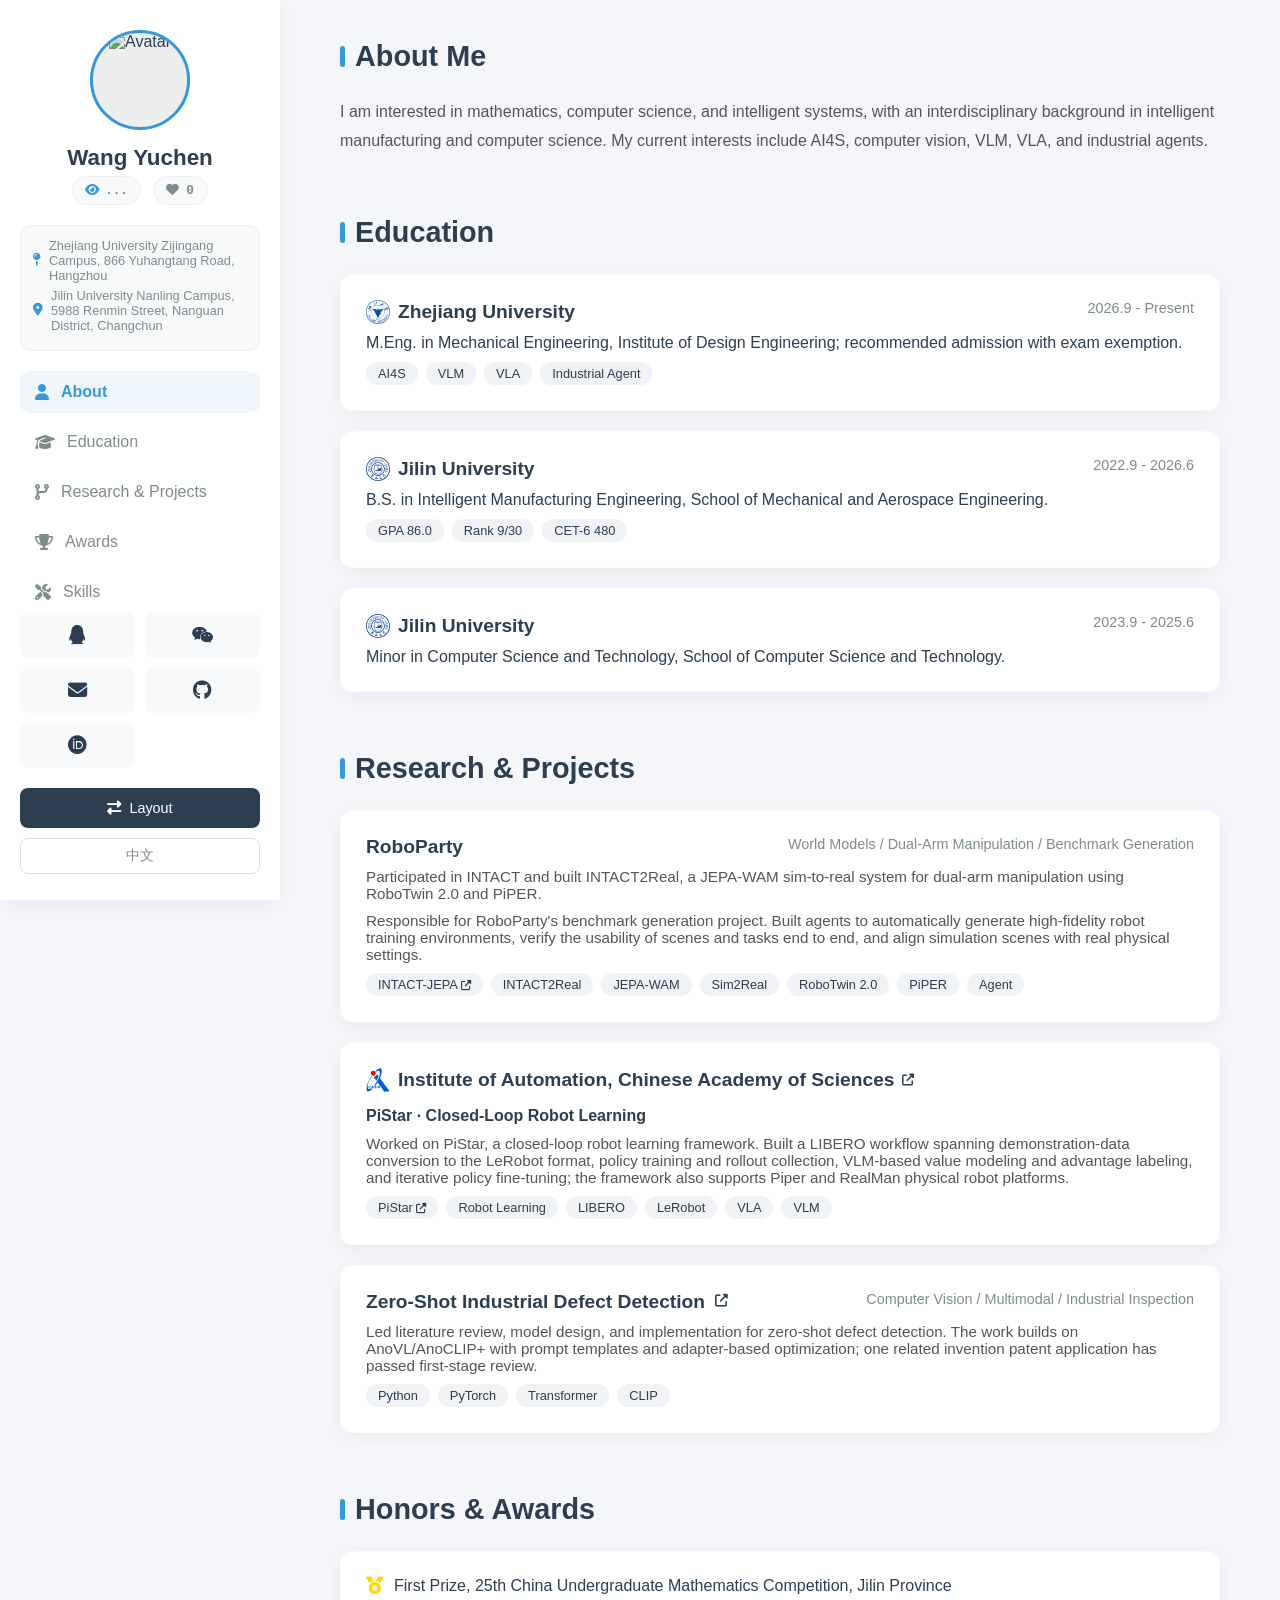
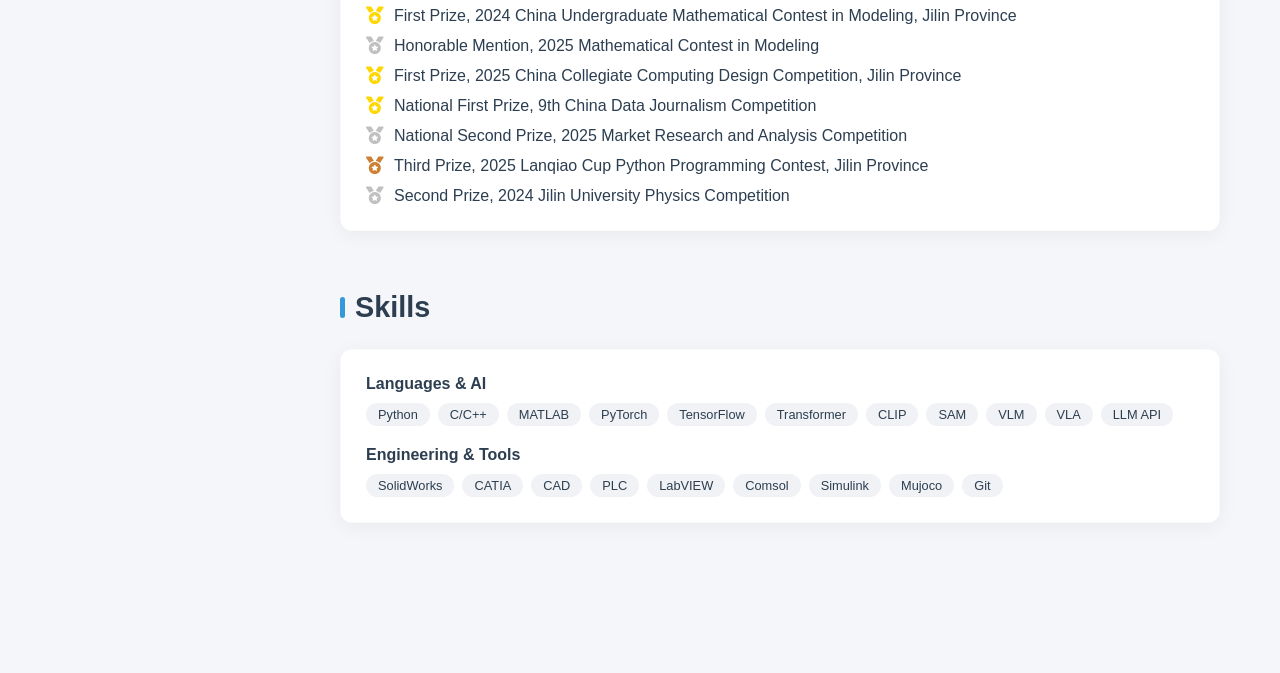
==== commit 59deaed1: "Remove date from PiStar project entry" ====
--- a/Dreamlights001.github.io/index.html
+++ b/Dreamlights001.github.io/index.html
@@ -179,7 +179,7 @@
             .main-content { margin-left: 0; padding: 20px; }
             .mobile-toggle { display: block; }
             .card-header { flex-wrap: wrap; }
-            .card-meta { text-align: left; }
+            .card-meta { text-align: left; max-width: 100%; overflow-wrap: anywhere; }
             body.layout-top-nav .top-nav-bar { display: none; } 
         }
 
@@ -364,7 +364,6 @@
                                 <i class="fas fa-external-link-alt" style="font-size:0.75rem;"></i>
                             </a>
                         </div>
-                        <div class="card-meta">2026.1 - 2026.6</div>
                     </div>
                     <p style="font-weight:600; margin-bottom:10px;" data-i18n="casia_role">PiStar · Closed-Loop Robot Learning</p>
                     <p style="font-size:0.95rem; color:#555;" data-i18n="casia_desc">Worked on PiStar, a closed-loop robot learning framework. Built a LIBERO workflow spanning demonstration-data conversion to the LeRobot format, policy training and rollout collection, VLM-based value modeling and advantage labeling, and iterative policy fine-tuning; the framework also supports Piper and RealMan physical robot platforms.</p>
